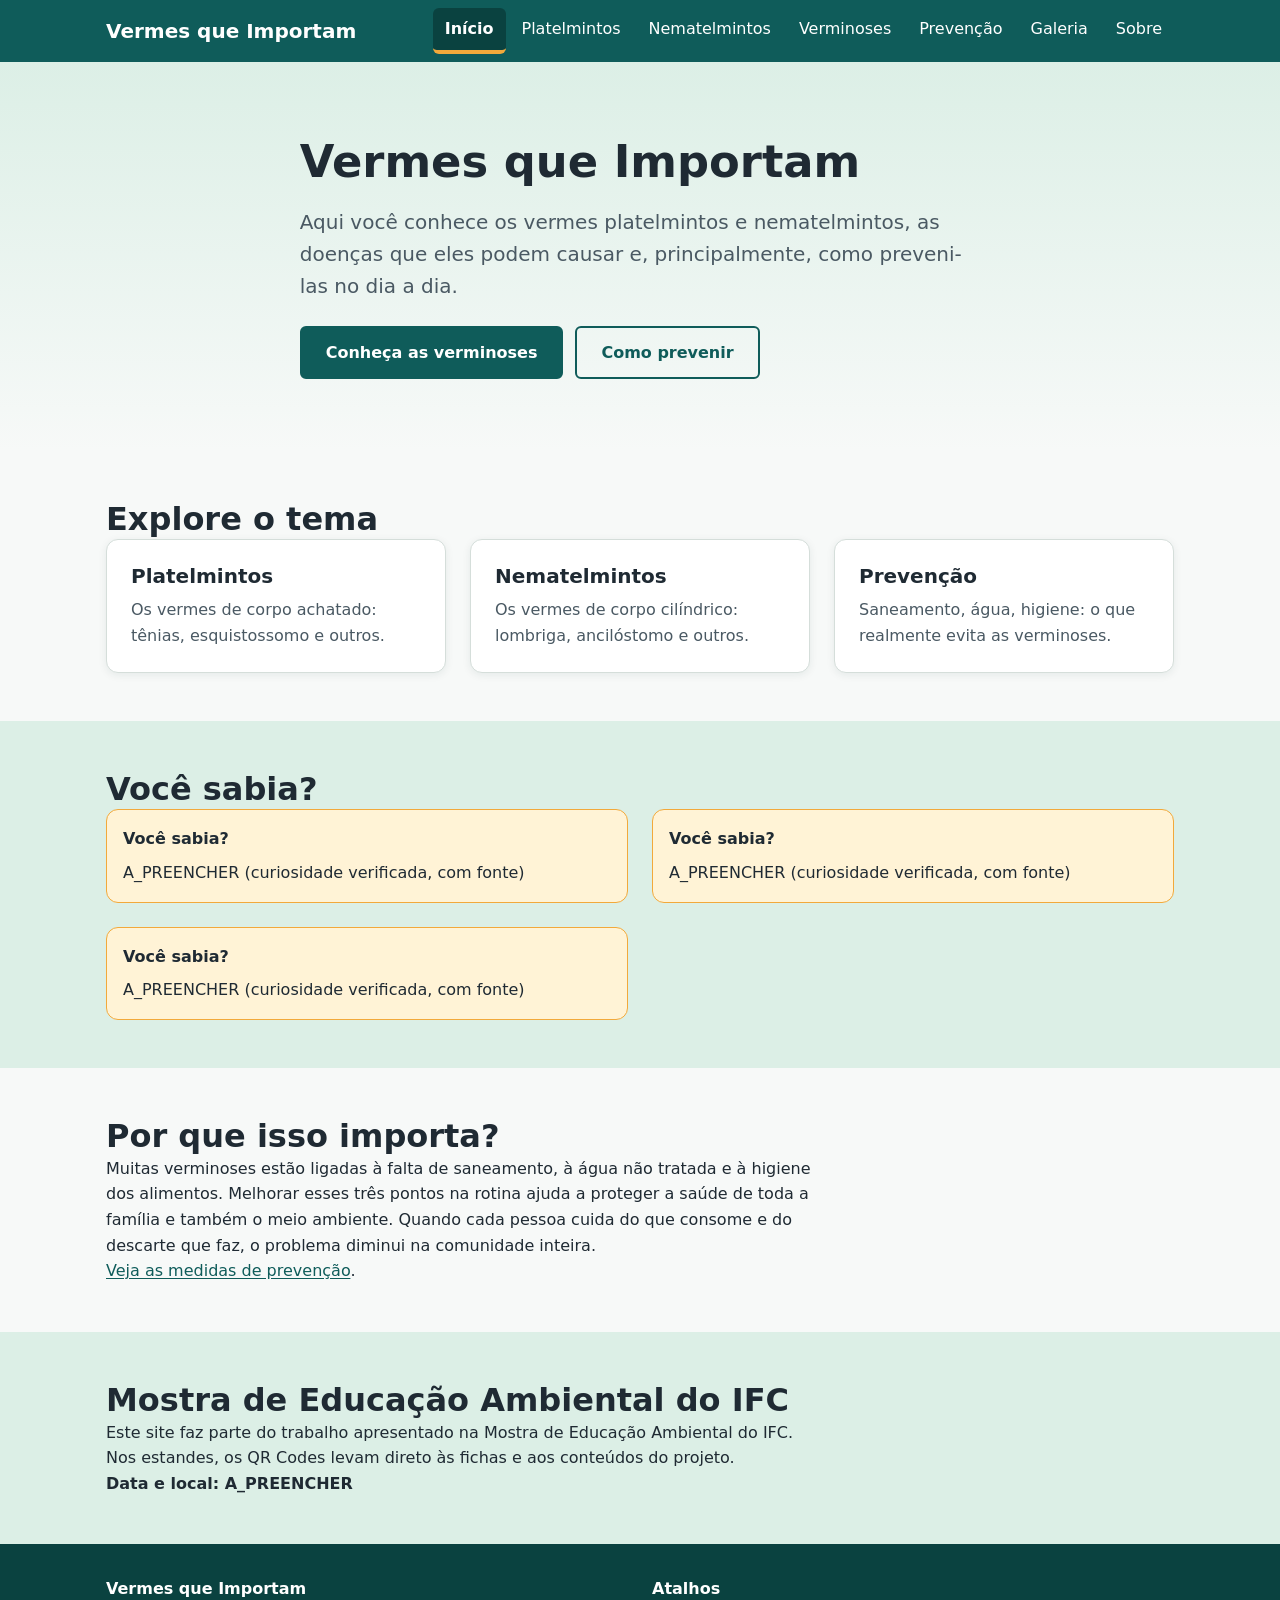
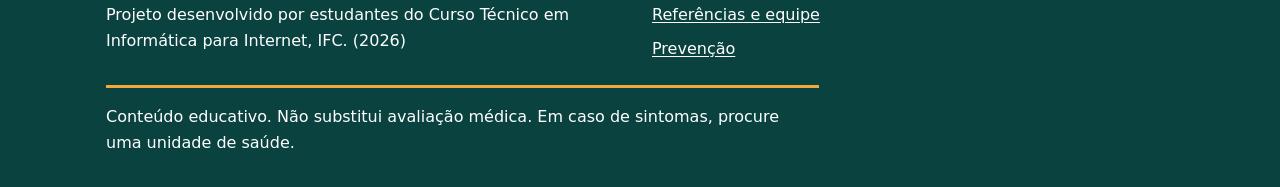
==== index.html @ 2b1fe821 "Commit Inicial" ====
<!DOCTYPE html>
<html lang="pt-BR">
<head>
  <meta charset="utf-8">
  <meta name="viewport" content="width=device-width, initial-scale=1">
  <title>Início | Vermes que Importam</title>
  <meta name="description" content="Site educativo sobre platelmintos, nematelmintos, as verminoses que causam e como preveni-las.">
  <meta name="theme-color" content="#0F5C5A">
  <!-- <link rel="icon" href="assets/img/logo/favicon.png"> A_PREENCHER quando houver logo -->
  <link rel="stylesheet" href="assets/css/tokens.css">
  <link rel="stylesheet" href="assets/css/base.css">
  <link rel="stylesheet" href="assets/css/layout.css">
  <link rel="stylesheet" href="assets/css/components.css">
</head>
<body>
  <a class="pular-conteudo" href="#conteudo">Pular para o conteúdo</a>

  <div id="cabecalho">
    <noscript>
      <nav aria-label="Principal">
        <ul>
          <li><a href="index.html">Início</a></li>
          <li><a href="platelmintos.html">Platelmintos</a></li>
          <li><a href="nematelmintos.html">Nematelmintos</a></li>
          <li><a href="verminoses.html">Verminoses</a></li>
          <li><a href="prevencao.html">Prevenção</a></li>
          <li><a href="galeria.html">Galeria</a></li>
          <li><a href="sobre.html">Sobre</a></li>
        </ul>
      </nav>
    </noscript>
  </div>

  <main id="conteudo" tabindex="-1">
    <section class="hero">
      <div class="container hero__conteudo">
        <h1 class="hero__titulo">Vermes que Importam</h1>
        <p class="hero__subtitulo">Aqui você conhece os vermes platelmintos e nematelmintos, as doenças que eles podem causar e, principalmente, como preveni-las no dia a dia.</p>
        <div class="hero__acoes">
          <a class="botao" href="verminoses.html">Conheça as verminoses</a>
          <a class="botao botao--secundario" href="prevencao.html">Como prevenir</a>
        </div>
      </div>
    </section>

    <section class="secao" aria-labelledby="titulo-explorar">
      <div class="container">
        <h2 id="titulo-explorar">Explore o tema</h2>
        <div class="grade grade--3">
          <a class="card" href="platelmintos.html">
            <h3 class="card__titulo">Platelmintos</h3>
            <p class="card__texto">Os vermes de corpo achatado: tênias, esquistossomo e outros.</p>
          </a>
          <a class="card" href="nematelmintos.html">
            <h3 class="card__titulo">Nematelmintos</h3>
            <p class="card__texto">Os vermes de corpo cilíndrico: lombriga, ancilóstomo e outros.</p>
          </a>
          <a class="card" href="prevencao.html">
            <h3 class="card__titulo">Prevenção</h3>
            <p class="card__texto">Saneamento, água, higiene: o que realmente evita as verminoses.</p>
          </a>
        </div>
      </div>
    </section>

    <section class="secao secao--apoio" aria-labelledby="titulo-sabia">
      <div class="container">
        <h2 id="titulo-sabia">Você sabia?</h2>
        <div class="grade">
          <!-- A_PREENCHER: curiosidade verificada + fonte (instituição, título, ano, URL) -->
          <div class="destaque-curiosidade">
            <strong class="destaque-curiosidade__titulo">Você sabia?</strong>
            <p>A_PREENCHER (curiosidade verificada, com fonte)</p>
          </div>
          <!-- A_PREENCHER: curiosidade verificada + fonte (instituição, título, ano, URL) -->
          <div class="destaque-curiosidade">
            <strong class="destaque-curiosidade__titulo">Você sabia?</strong>
            <p>A_PREENCHER (curiosidade verificada, com fonte)</p>
          </div>
          <!-- A_PREENCHER: curiosidade verificada + fonte (instituição, título, ano, URL) -->
          <div class="destaque-curiosidade">
            <strong class="destaque-curiosidade__titulo">Você sabia?</strong>
            <p>A_PREENCHER (curiosidade verificada, com fonte)</p>
          </div>
        </div>
      </div>
    </section>

    <section class="secao" aria-labelledby="titulo-importa">
      <div class="container">
        <h2 id="titulo-importa">Por que isso importa?</h2>
        <p>Muitas verminoses estão ligadas à falta de saneamento, à água não tratada e à higiene dos alimentos. Melhorar esses três pontos na rotina ajuda a proteger a saúde de toda a família e também o meio ambiente. Quando cada pessoa cuida do que consome e do descarte que faz, o problema diminui na comunidade inteira.</p>
        <p><a href="prevencao.html">Veja as medidas de prevenção</a>.</p>
      </div>
    </section>

    <section class="secao secao--apoio" aria-labelledby="titulo-mostra">
      <div class="container">
        <h2 id="titulo-mostra">Mostra de Educação Ambiental do IFC</h2>
        <p>Este site faz parte do trabalho apresentado na Mostra de Educação Ambiental do IFC. Nos estandes, os QR Codes levam direto às fichas e aos conteúdos do projeto.</p>
        <!-- A_PREENCHER: data e local da Mostra -->
        <p><strong>Data e local: A_PREENCHER</strong></p>
      </div>
    </section>

    <!-- Fase 2: chamada para o quiz -->
  </main>

  <div id="rodape"></div>

  <script src="assets/js/main.js" defer></script>
</body>
</html>
---- assets/css/tokens.css ----
/* Tokens do design: única fonte de cores, tipografia, espaçamentos e formas. */
:root {
  /* Cores */
  --cor-primaria: #0F5C5A;
  --cor-primaria-escura: #0A4240;
  --cor-apoio: #DCEFE6;
  --cor-destaque: #F2A93B;
  --cor-destaque-fundo: #FFF3D6;
  --cor-alerta: #9B2C2C;
  --cor-alerta-fundo: #FDECEC;
  --cor-texto: #1F2A33;
  --cor-texto-suave: #4A5963;
  --cor-fundo: #F7F9F8;
  --cor-superficie: #FFFFFF;
  --cor-borda: #D5DEDA;
  --cor-foco: #1A73E8;
  --cor-texto-claro: #FFFFFF;

  /* Tipografia */
  --fonte-texto: system-ui, -apple-system, "Segoe UI", Roboto, Arial, sans-serif;
  --fonte-titulo: "Trebuchet MS", system-ui, sans-serif;
  --tamanho-base: 1rem;
  --altura-linha: 1.6;
  --tamanho-h1: clamp(1.9rem, 5vw, 2.8rem);
  --tamanho-h2: clamp(1.5rem, 3.5vw, 2rem);
  --tamanho-h3: 1.25rem;

  /* Espaçamentos (escala) */
  --esp-1: 0.25rem;
  --esp-2: 0.5rem;
  --esp-3: 0.75rem;
  --esp-4: 1rem;
  --esp-5: 1.5rem;
  --esp-6: 2rem;
  --esp-7: 3rem;
  --esp-8: 4.5rem;

  /* Forma e sombra */
  --raio: 12px;
  --raio-pequeno: 6px;
  --raio-pilula: 999px;
  --sombra-card: 0 2px 8px rgba(15, 50, 48, 0.08);
  --sombra-card-hover: 0 6px 16px rgba(15, 50, 48, 0.14);
  --transicao-rapida: 0.15s ease;
  --largura-max: 1100px;
  --largura-texto: 70ch;
}
---- assets/css/base.css ----
/* Reset leve, tipografia base e utilitários de acessibilidade. */

*,
*::before,
*::after {
  box-sizing: border-box;
}

body,
h1,
h2,
h3,
h4,
h5,
h6,
p {
  margin: 0;
}

@media (prefers-reduced-motion: no-preference) {
  html {
    scroll-behavior: smooth;
  }
}

body {
  font-family: var(--fonte-texto);
  font-size: var(--tamanho-base);
  line-height: var(--altura-linha);
  color: var(--cor-texto);
  background-color: var(--cor-fundo);
}

h1,
h2,
h3,
h4,
h5,
h6 {
  font-family: var(--fonte-titulo);
  line-height: 1.25;
  color: var(--cor-texto);
}

h1 {
  font-size: var(--tamanho-h1);
}

h2 {
  font-size: var(--tamanho-h2);
}

h3 {
  font-size: var(--tamanho-h3);
}

p {
  max-width: var(--largura-texto);
}

a {
  color: var(--cor-primaria);
  text-decoration: underline;
  text-underline-offset: 0.15em;
}

a:hover {
  color: var(--cor-primaria-escura);
}

a:focus-visible,
button:focus-visible,
[tabindex]:focus-visible {
  outline: 3px solid var(--cor-foco);
  outline-offset: 2px;
}

img,
svg {
  max-width: 100%;
  height: auto;
  display: block;
}

ul,
ol {
  margin: 0;
  padding: 0;
}

.sr-only {
  position: absolute;
  width: 1px;
  height: 1px;
  padding: 0;
  margin: -1px;
  overflow: hidden;
  clip: rect(0 0 0 0);
  white-space: nowrap;
  border: 0;
}

.pular-conteudo {
  position: absolute;
  top: 0;
  left: 0;
  z-index: 100;
  padding: var(--esp-3) var(--esp-4);
  background-color: var(--cor-superficie);
  color: var(--cor-primaria);
  font-weight: bold;
  transform: translateY(-150%);
}

.pular-conteudo:focus {
  transform: translateY(0);
  outline: 3px solid var(--cor-foco);
  outline-offset: 2px;
}

main:focus {
  outline: none;
}

@media (prefers-reduced-motion: reduce) {
  *,
  *::before,
  *::after {
    animation-duration: 0.01ms !important;
    animation-iteration-count: 1 !important;
    transition-duration: 0.01ms !important;
    scroll-behavior: auto !important;
  }
}
---- assets/css/layout.css ----
/* Layout de página: container, seções, grades, cabeçalho, menu e rodapé. */

body {
  display: flex;
  flex-direction: column;
  min-height: 100vh;
}

main {
  flex: 1;
}

.container {
  width: 100%;
  max-width: var(--largura-max);
  margin-inline: auto;
  padding-inline: var(--esp-4);
}

.secao {
  padding-block: var(--esp-7);
}

.secao--apoio {
  background-color: var(--cor-apoio);
}

.grade {
  display: grid;
  grid-template-columns: 1fr;
  gap: var(--esp-5);
}

@media (min-width: 700px) {
  .grade {
    grid-template-columns: repeat(2, 1fr);
  }
}

@media (min-width: 1000px) {
  .grade--3 {
    grid-template-columns: repeat(3, 1fr);
  }
}

/* Cabeçalho */

.site-header {
  position: sticky;
  top: 0;
  z-index: 50;
  background-color: var(--cor-primaria);
  color: var(--cor-texto-claro);
}

.site-header__interno {
  display: flex;
  align-items: center;
  justify-content: space-between;
  flex-wrap: wrap;
  gap: var(--esp-2);
  padding-block: var(--esp-2);
}

.site-header__marca {
  color: var(--cor-texto-claro);
  font-family: var(--fonte-titulo);
  font-size: var(--tamanho-h3);
  font-weight: bold;
  text-decoration: none;
}

.site-header__marca:hover {
  color: var(--cor-destaque-fundo);
}

/* Menu mobile */

.menu-botao {
  display: inline-flex;
  align-items: center;
  justify-content: center;
  min-width: 44px;
  min-height: 44px;
  padding: var(--esp-2);
  font-size: var(--tamanho-h3);
  line-height: 1;
  color: var(--cor-texto-claro);
  background-color: transparent;
  border: 2px solid var(--cor-texto-claro);
  border-radius: var(--raio-pequeno);
  cursor: pointer;
}

.site-header nav {
  display: none;
  flex-basis: 100%;
}

.site-header.menu-aberto nav {
  display: block;
}

.menu {
  list-style: none;
  display: flex;
  flex-direction: column;
  gap: var(--esp-1);
  padding-block: var(--esp-2) var(--esp-3);
}

.menu a {
  display: flex;
  align-items: center;
  min-height: 44px;
  padding: var(--esp-2) var(--esp-3);
  color: var(--cor-texto-claro);
  text-decoration: none;
  border-left: 4px solid transparent;
  border-radius: var(--raio-pequeno);
}

.menu a:hover {
  background-color: var(--cor-primaria-escura);
  color: var(--cor-texto-claro);
}

.menu a[aria-current="page"] {
  background-color: var(--cor-primaria-escura);
  border-left-color: var(--cor-destaque);
  font-weight: bold;
}

/* Menu desktop */

@media (min-width: 900px) {
  .menu-botao {
    display: none;
  }

  .site-header nav {
    display: block;
    flex-basis: auto;
  }

  .menu {
    flex-direction: row;
    align-items: center;
    gap: var(--esp-1);
    padding-block: 0;
  }

  .menu a {
    border-left: none;
    border-bottom: 4px solid transparent;
    border-radius: var(--raio-pequeno);
  }

  .menu a[aria-current="page"] {
    border-left-color: transparent;
    border-bottom-color: var(--cor-destaque);
  }
}

/* Rodapé */

.site-footer {
  margin-top: auto;
  padding-block: var(--esp-6);
  background-color: var(--cor-primaria-escura);
  color: var(--cor-texto-claro);
}

.site-footer__grade {
  display: grid;
  grid-template-columns: 1fr;
  gap: var(--esp-5);
}

@media (min-width: 700px) {
  .site-footer__grade {
    grid-template-columns: 1fr 1fr;
  }
}

.site-footer a {
  color: var(--cor-texto-claro);
}

.site-footer__lista {
  list-style: none;
  display: flex;
  flex-direction: column;
  gap: var(--esp-2);
}

.site-footer__aviso {
  margin-top: var(--esp-5);
  padding-top: var(--esp-4);
  border-top: 3px solid var(--cor-destaque);
  max-width: var(--largura-texto);
}
---- assets/css/components.css ----
/* Componentes reutilizáveis. */

.botao {
  display: inline-flex;
  align-items: center;
  justify-content: center;
  min-height: 44px;
  padding: var(--esp-3) var(--esp-5);
  font-family: var(--fonte-texto);
  font-size: var(--tamanho-base);
  font-weight: bold;
  text-align: center;
  text-decoration: none;
  color: var(--cor-texto-claro);
  background-color: var(--cor-primaria);
  border: 2px solid var(--cor-primaria);
  border-radius: var(--raio-pequeno);
  cursor: pointer;
  transition: background-color var(--transicao-rapida);
}

.botao:hover {
  color: var(--cor-texto-claro);
  background-color: var(--cor-primaria-escura);
  border-color: var(--cor-primaria-escura);
}

.botao--secundario {
  color: var(--cor-primaria);
  background-color: transparent;
}

.botao--secundario:hover {
  color: var(--cor-texto-claro);
  background-color: var(--cor-primaria);
}

.card {
  display: block;
  padding: var(--esp-5);
  background-color: var(--cor-superficie);
  border: 1px solid var(--cor-borda);
  border-radius: var(--raio);
  box-shadow: var(--sombra-card);
  color: var(--cor-texto);
  text-decoration: none;
  transition: box-shadow var(--transicao-rapida), transform var(--transicao-rapida);
}

a.card:hover {
  color: var(--cor-texto);
  transform: translateY(-2px);
  box-shadow: var(--sombra-card-hover);
}

.card__titulo {
  margin-bottom: var(--esp-2);
}

.card__texto {
  color: var(--cor-texto-suave);
}

.etiqueta {
  display: inline-block;
  margin-bottom: var(--esp-3);
  padding: var(--esp-1) var(--esp-3);
  font-size: var(--tamanho-base);
  font-weight: bold;
  color: var(--cor-primaria-escura);
  background-color: var(--cor-apoio);
  border-radius: var(--raio-pilula);
}

.alerta-saude {
  padding: var(--esp-4);
  background-color: var(--cor-alerta-fundo);
  border-left: 4px solid var(--cor-alerta);
  border-radius: var(--raio-pequeno);
  color: var(--cor-texto);
}

.alerta-saude__icone {
  margin-right: var(--esp-2);
}

.destaque-curiosidade {
  padding: var(--esp-4);
  background-color: var(--cor-destaque-fundo);
  border: 1px solid var(--cor-destaque);
  border-radius: var(--raio);
}

.destaque-curiosidade__titulo {
  display: block;
  margin-bottom: var(--esp-2);
  color: var(--cor-texto);
}

.hero {
  padding-block: var(--esp-8);
  background: linear-gradient(180deg, var(--cor-apoio), var(--cor-fundo));
}

.hero__conteudo {
  max-width: var(--largura-texto);
}

.hero__titulo {
  margin-bottom: var(--esp-4);
}

.hero__subtitulo {
  margin-bottom: var(--esp-5);
  font-size: var(--tamanho-h3);
  color: var(--cor-texto-suave);
}

.hero__acoes {
  display: flex;
  flex-wrap: wrap;
  gap: var(--esp-3);
}

.em-construcao {
  max-width: var(--largura-texto);
  margin-inline: auto;
  padding-block: var(--esp-8);
  text-align: center;
}

.em-construcao p {
  margin-block: var(--esp-4);
  color: var(--cor-texto-suave);
}

/* Card como link inteiro */

.card--link {
  height: 100%;
}

a.card--link:hover,
a.card--link:focus-visible {
  border-color: var(--cor-primaria);
}

.card__acao {
  display: inline-block;
  margin-top: var(--esp-3);
  color: var(--cor-primaria);
  font-weight: bold;
}

.etiqueta--rascunho {
  color: var(--cor-texto);
  background-color: var(--cor-destaque-fundo);
  border: 1px solid var(--cor-destaque);
}

/* Filtro por grupo */

.filtro {
  display: flex;
  flex-wrap: wrap;
  gap: var(--esp-2);
  margin-block: var(--esp-5);
}

.filtro__botao {
  min-width: 44px;
  min-height: 44px;
  padding: var(--esp-2) var(--esp-4);
  font-family: var(--fonte-texto);
  font-size: var(--tamanho-base);
  font-weight: bold;
  color: var(--cor-texto);
  background-color: var(--cor-superficie);
  border: 2px solid var(--cor-borda);
  border-radius: var(--raio-pequeno);
  cursor: pointer;
  transition: border-color var(--transicao-rapida), background-color var(--transicao-rapida);
}

.filtro__botao:hover {
  border-color: var(--cor-primaria);
}

.filtro__botao[aria-pressed="true"] {
  color: var(--cor-texto-claro);
  background-color: var(--cor-primaria);
  border-color: var(--cor-primaria);
}

/* Ficha individual */

.ficha {
  display: flex;
  flex-direction: column;
  gap: var(--esp-6);
  max-width: var(--largura-texto);
}

.ficha__cabecalho .ficha__agentes {
  margin-top: var(--esp-2);
  font-size: var(--tamanho-h3);
}

.ficha__etiquetas {
  display: flex;
  flex-wrap: wrap;
  gap: var(--esp-2);
  margin-top: var(--esp-3);
}

.ficha__lista,
.lista-topicos {
  padding-left: var(--esp-5);
  display: flex;
  flex-direction: column;
  gap: var(--esp-2);
}

.quadro-rapido,
.glossario {
  display: grid;
  grid-template-columns: 1fr;
  gap: var(--esp-2) var(--esp-4);
  margin: 0;
}

@media (min-width: 700px) {
  .quadro-rapido,
  .glossario {
    grid-template-columns: max-content 1fr;
  }
}

.quadro-rapido dt,
.glossario dt {
  font-weight: bold;
}

.quadro-rapido dd,
.glossario dd {
  margin: 0;
}

/* Tabelas */

.tabela-wrapper {
  overflow-x: auto;
}

.tabela {
  width: 100%;
  border-collapse: collapse;
  background-color: var(--cor-superficie);
}

.tabela caption {
  text-align: left;
  margin-bottom: var(--esp-3);
  color: var(--cor-texto-suave);
}

.tabela th,
.tabela td {
  padding: var(--esp-3);
  text-align: left;
  vertical-align: top;
  border: 1px solid var(--cor-borda);
}

.tabela thead th {
  color: var(--cor-texto);
  background-color: var(--cor-apoio);
}

/* Esquemas do corpo (SVG inline) */

.esquema-corpo {
  display: block;
  width: 100%;
  max-width: var(--largura-texto);
  margin-block: var(--esp-4);
}

.esquema-corpo .forma {
  fill: var(--cor-apoio);
  stroke: var(--cor-primaria);
  stroke-width: 2;
}

.esquema-corpo .forma-interna {
  fill: var(--cor-superficie);
  stroke: var(--cor-primaria);
  stroke-width: 2;
}

.esquema-corpo .eixo {
  fill: none;
  stroke: var(--cor-destaque);
  stroke-width: 2;
  stroke-dasharray: 6 4;
}

.esquema-corpo .guia {
  fill: none;
  stroke: var(--cor-texto-suave);
  stroke-width: 1;
}

.esquema-corpo text {
  fill: var(--cor-texto);
  font-family: var(--fonte-texto);
  font-size: var(--tamanho-base);
}

.passos {
  padding-left: var(--esp-5);
  display: flex;
  flex-direction: column;
  gap: var(--esp-3);
}

.passos li::marker {
  color: var(--cor-primaria);
  font-weight: bold;
}

.espaco-esquema {
  display: flex;
  align-items: center;
  justify-content: center;
  aspect-ratio: 16 / 9;
  max-width: var(--largura-texto);
  padding: var(--esp-4);
  text-align: center;
  color: var(--cor-texto-suave);
  background-color: var(--cor-fundo);
  border: 2px dashed var(--cor-borda);
  border-radius: var(--raio);
}

.pendente {
  display: inline-block;
  padding: var(--esp-2) var(--esp-3);
  font-weight: bold;
  color: var(--cor-texto);
  background-color: var(--cor-destaque-fundo);
  border: 1px dashed var(--cor-destaque);
  border-radius: var(--raio-pequeno);
}

.aviso-rascunho {
  margin-top: var(--esp-4);
  padding: var(--esp-4);
  color: var(--cor-texto);
  background-color: var(--cor-destaque-fundo);
  border-left: 4px solid var(--cor-destaque);
  border-radius: var(--raio-pequeno);
}

.aviso-rascunho__icone {
  margin-right: var(--esp-2);
}

.ficha-nav {
  display: grid;
  grid-template-columns: 1fr;
  gap: var(--esp-4);
}

@media (min-width: 700px) {
  .ficha-nav {
    grid-template-columns: 1fr 1fr;
  }
}

.ficha-nav__link {
  display: flex;
  flex-direction: column;
  gap: var(--esp-1);
  min-height: 44px;
  padding: var(--esp-4);
  color: var(--cor-texto);
  text-decoration: none;
  background-color: var(--cor-superficie);
  border: 1px solid var(--cor-borda);
  border-radius: var(--raio);
  transition: border-color var(--transicao-rapida), box-shadow var(--transicao-rapida);
}

.ficha-nav__link:hover {
  color: var(--cor-texto);
  border-color: var(--cor-primaria);
  box-shadow: var(--sombra-card);
}

.ficha-nav__rotulo {
  color: var(--cor-primaria);
  font-weight: bold;
}

/* Estados de carregamento e erro */

.estado-mensagem {
  max-width: var(--largura-texto);
  margin-inline: auto;
  padding: var(--esp-5);
  text-align: center;
  color: var(--cor-texto-suave);
  background-color: var(--cor-superficie);
  border: 1px solid var(--cor-borda);
  border-radius: var(--raio);
}

.estado-mensagem--erro {
  color: var(--cor-texto);
  border-left: 4px solid var(--cor-alerta);
}

.estado-mensagem p {
  margin-inline: auto;
  margin-bottom: var(--esp-4);
}
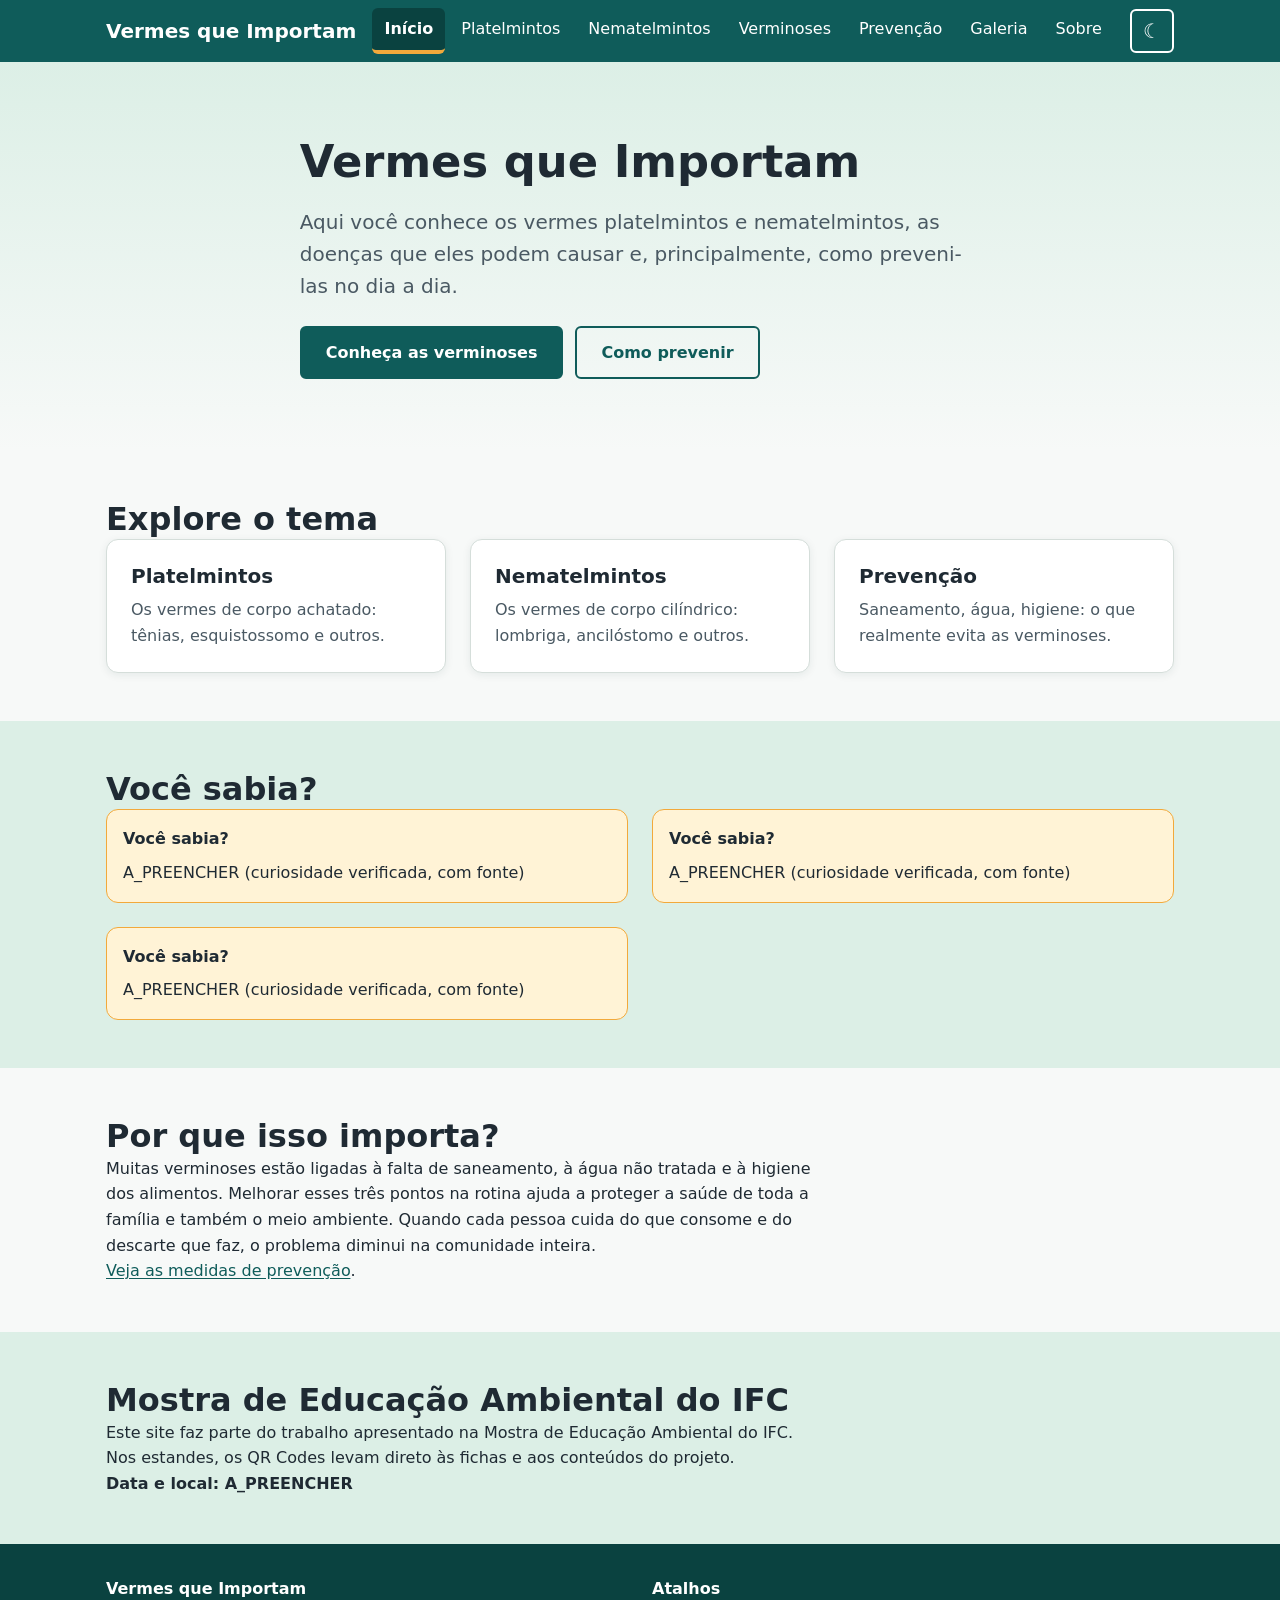
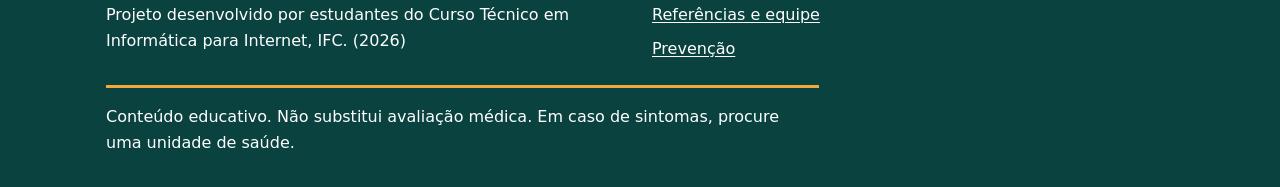
==== commit ea7ac72c: "Adiciona tema escuro com botão no cabeçalho - tokens.css: tema escuro (sistema + escolha manual), no" ====
--- a/index.html
+++ b/index.html
@@ -6,11 +6,13 @@
   <title>Início | Vermes que Importam</title>
   <meta name="description" content="Site educativo sobre platelmintos, nematelmintos, as verminoses que causam e como preveni-las.">
   <meta name="theme-color" content="#0F5C5A">
-  <!-- <link rel="icon" href="assets/img/logo/favicon.png"> A_PREENCHER quando houver logo -->
+  <link rel="icon" href="assets/img/logo/favicon.svg" type="image/svg+xml">
+  <!-- A_PREENCHER: trocar o ícone provisório pelo logo definitivo da equipe -->
   <link rel="stylesheet" href="assets/css/tokens.css">
   <link rel="stylesheet" href="assets/css/base.css">
   <link rel="stylesheet" href="assets/css/layout.css">
   <link rel="stylesheet" href="assets/css/components.css">
+  <script src="assets/js/tema.js"></script>
 </head>
 <body>
   <a class="pular-conteudo" href="#conteudo">Pular para o conteúdo</a>
--- a/assets/css/tokens.css
+++ b/assets/css/tokens.css
@@ -1,5 +1,7 @@
 /* Tokens do design: única fonte de cores, tipografia, espaçamentos e formas. */
 :root {
+  color-scheme: light;
+
   /* Cores */
   --cor-primaria: #0F5C5A;
   --cor-primaria-escura: #0A4240;
@@ -15,6 +17,11 @@
   --cor-borda: #D5DEDA;
   --cor-foco: #1A73E8;
   --cor-texto-claro: #FFFFFF;
+  --cor-fundo-modal: rgba(10, 30, 30, 0.75);
+  /* Cores de texto e destaque sobre fundos claros ou escuros (mudam no tema escuro). */
+  --cor-link: #0F5C5A;
+  --cor-link-hover: #0A4240;
+  --cor-marca-hover: #FFF3D6;
 
   /* Tipografia */
   --fonte-texto: system-ui, -apple-system, "Segoe UI", Roboto, Arial, sans-serif;
@@ -45,3 +52,79 @@
   --largura-max: 1100px;
   --largura-texto: 70ch;
 }
+
+/* Tema escuro: segue o sistema, a menos que a pessoa tenha escolhido o claro no botão do cabeçalho. */
+@media (prefers-color-scheme: dark) {
+  :root:not([data-tema="claro"]) {
+    color-scheme: dark;
+    --cor-primaria: #1C7C78;
+    --cor-primaria-escura: #0C4A47;
+    --cor-apoio: #1A302E;
+    --cor-destaque: #F2A93B;
+    --cor-destaque-fundo: #3B2F12;
+    --cor-alerta: #F2A0A0;
+    --cor-alerta-fundo: #3C1E1E;
+    --cor-texto: #E8F0EE;
+    --cor-texto-suave: #A7B6B3;
+    --cor-fundo: #0E1616;
+    --cor-superficie: #162222;
+    --cor-borda: #334745;
+    --cor-foco: #8AB4F8;
+    --cor-texto-claro: #FFFFFF;
+    --cor-fundo-modal: rgba(0, 0, 0, 0.8);
+    --cor-link: #7FD6CF;
+    --cor-link-hover: #B2EAE5;
+    --cor-marca-hover: #FFF3D6;
+    --sombra-card: 0 2px 8px rgba(0, 0, 0, 0.4);
+    --sombra-card-hover: 0 6px 16px rgba(0, 0, 0, 0.55);
+  }
+}
+
+/* Escolha manual pelo botão do cabeçalho (guardada no navegador). */
+:root[data-tema="escuro"] {
+  color-scheme: dark;
+  --cor-primaria: #1C7C78;
+  --cor-primaria-escura: #0C4A47;
+  --cor-apoio: #1A302E;
+  --cor-destaque: #F2A93B;
+  --cor-destaque-fundo: #3B2F12;
+  --cor-alerta: #F2A0A0;
+  --cor-alerta-fundo: #3C1E1E;
+  --cor-texto: #E8F0EE;
+  --cor-texto-suave: #A7B6B3;
+  --cor-fundo: #0E1616;
+  --cor-superficie: #162222;
+  --cor-borda: #334745;
+  --cor-foco: #8AB4F8;
+  --cor-texto-claro: #FFFFFF;
+  --cor-fundo-modal: rgba(0, 0, 0, 0.8);
+  --cor-link: #7FD6CF;
+  --cor-link-hover: #B2EAE5;
+  --cor-marca-hover: #FFF3D6;
+  --sombra-card: 0 2px 8px rgba(0, 0, 0, 0.4);
+  --sombra-card-hover: 0 6px 16px rgba(0, 0, 0, 0.55);
+}
+
+/* Impressão sempre em cores claras, mesmo com o tema escuro ativo (papel branco, tinta escura). */
+@media print {
+  :root,
+  :root[data-tema="escuro"],
+  :root:not([data-tema="claro"]) {
+    color-scheme: light;
+    --cor-primaria: #0F5C5A;
+    --cor-primaria-escura: #0A4240;
+    --cor-apoio: #DCEFE6;
+    --cor-destaque-fundo: #FFF3D6;
+    --cor-alerta: #9B2C2C;
+    --cor-alerta-fundo: #FDECEC;
+    --cor-texto: #1F2A33;
+    --cor-texto-suave: #4A5963;
+    --cor-fundo: #F7F9F8;
+    --cor-superficie: #FFFFFF;
+    --cor-borda: #D5DEDA;
+    --cor-link: #0F5C5A;
+    --cor-link-hover: #0A4240;
+    --sombra-card: none;
+    --sombra-card-hover: none;
+  }
+}
--- a/assets/css/base.css
+++ b/assets/css/base.css
@@ -59,13 +59,13 @@
 }
 
 a {
-  color: var(--cor-primaria);
+  color: var(--cor-link);
   text-decoration: underline;
   text-underline-offset: 0.15em;
 }
 
 a:hover {
-  color: var(--cor-primaria-escura);
+  color: var(--cor-link-hover);
 }
 
 a:focus-visible,
@@ -107,7 +107,7 @@
   z-index: 100;
   padding: var(--esp-3) var(--esp-4);
   background-color: var(--cor-superficie);
-  color: var(--cor-primaria);
+  color: var(--cor-link);
   font-weight: bold;
   transform: translateY(-150%);
 }
--- a/assets/css/layout.css
+++ b/assets/css/layout.css
@@ -71,12 +71,18 @@
 }
 
 .site-header__marca:hover {
-  color: var(--cor-destaque-fundo);
-}
-
-/* Menu mobile */
-
-.menu-botao {
+  color: var(--cor-marca-hover);
+}
+
+/* Ações do cabeçalho: botão de tema e botão do menu */
+
+.site-header__acoes {
+  display: flex;
+  align-items: center;
+  gap: var(--esp-2);
+}
+
+.tema-botao {
   display: inline-flex;
   align-items: center;
   justify-content: center;
@@ -92,6 +98,28 @@
   cursor: pointer;
 }
 
+.tema-botao[aria-pressed="true"] {
+  background-color: var(--cor-primaria-escura);
+}
+
+/* Menu mobile */
+
+.menu-botao {
+  display: inline-flex;
+  align-items: center;
+  justify-content: center;
+  min-width: 44px;
+  min-height: 44px;
+  padding: var(--esp-2);
+  font-size: var(--tamanho-h3);
+  line-height: 1;
+  color: var(--cor-texto-claro);
+  background-color: transparent;
+  border: 2px solid var(--cor-texto-claro);
+  border-radius: var(--raio-pequeno);
+  cursor: pointer;
+}
+
 .site-header nav {
   display: none;
   flex-basis: 100%;
@@ -136,6 +164,10 @@
 @media (min-width: 900px) {
   .menu-botao {
     display: none;
+  }
+
+  .site-header__acoes {
+    order: 3;
   }
 
   .site-header nav {
@@ -200,3 +232,11 @@
   border-top: 3px solid var(--cor-destaque);
   max-width: var(--largura-texto);
 }
+
+/* Foco visível sobre fundos escuros: o azul padrão tem pouco contraste com o verde. */
+
+.site-header a:focus-visible,
+.site-header button:focus-visible,
+.site-footer a:focus-visible {
+  outline-color: var(--cor-texto-claro);
+}
--- a/assets/css/components.css
+++ b/assets/css/components.css
@@ -26,7 +26,7 @@
 }
 
 .botao--secundario {
-  color: var(--cor-primaria);
+  color: var(--cor-link);
   background-color: transparent;
 }
 
@@ -67,7 +67,7 @@
   padding: var(--esp-1) var(--esp-3);
   font-size: var(--tamanho-base);
   font-weight: bold;
-  color: var(--cor-primaria-escura);
+  color: var(--cor-link-hover);
   background-color: var(--cor-apoio);
   border-radius: var(--raio-pilula);
 }
@@ -148,7 +148,7 @@
 .card__acao {
   display: inline-block;
   margin-top: var(--esp-3);
-  color: var(--cor-primaria);
+  color: var(--cor-link);
   font-weight: bold;
 }
 
@@ -325,7 +325,7 @@
 }
 
 .passos li::marker {
-  color: var(--cor-primaria);
+  color: var(--cor-link);
   font-weight: bold;
 }
 
@@ -399,7 +399,7 @@
 }
 
 .ficha-nav__rotulo {
-  color: var(--cor-primaria);
+  color: var(--cor-link);
   font-weight: bold;
 }
 
@@ -425,3 +425,224 @@
   margin-inline: auto;
   margin-bottom: var(--esp-4);
 }
+
+/* Galeria de imagens */
+
+.galeria__item {
+  display: flex;
+  flex-direction: column;
+  margin: 0;
+  overflow: hidden;
+  background-color: var(--cor-superficie);
+  border: 1px solid var(--cor-borda);
+  border-radius: var(--raio);
+  box-shadow: var(--sombra-card);
+}
+
+.galeria__abrir {
+  display: block;
+  width: 100%;
+  min-height: 44px;
+  padding: 0;
+  background: none;
+  border: 0;
+  cursor: zoom-in;
+}
+
+.galeria__imagem {
+  width: 100%;
+  aspect-ratio: 4 / 3;
+  object-fit: cover;
+  background-color: var(--cor-apoio);
+}
+
+.galeria__legenda {
+  display: flex;
+  flex-direction: column;
+  gap: var(--esp-2);
+  padding: var(--esp-4);
+}
+
+.galeria__texto {
+  font-weight: bold;
+}
+
+.galeria__credito {
+  color: var(--cor-texto-suave);
+}
+
+/* Visualização ampliada (lightbox) */
+
+.lightbox {
+  width: min(92vw, 900px);
+  max-height: 92vh;
+  padding: 0;
+  color: var(--cor-texto);
+  background-color: var(--cor-superficie);
+  border: 1px solid var(--cor-borda);
+  border-radius: var(--raio);
+}
+
+.lightbox::backdrop {
+  background-color: var(--cor-fundo-modal);
+}
+
+.lightbox__corpo {
+  display: flex;
+  flex-direction: column;
+  align-items: flex-start;
+  gap: var(--esp-3);
+  padding: var(--esp-4);
+}
+
+.lightbox__imagem {
+  width: 100%;
+  max-height: 65vh;
+  object-fit: contain;
+  background-color: var(--cor-fundo);
+}
+
+.lightbox__legenda {
+  font-weight: bold;
+}
+
+.lightbox__credito {
+  color: var(--cor-texto-suave);
+}
+
+/* Campo de formulário */
+
+.campo {
+  display: flex;
+  flex-direction: column;
+  gap: var(--esp-2);
+  max-width: var(--largura-texto);
+}
+
+.campo__rotulo {
+  font-weight: bold;
+}
+
+.campo__entrada {
+  width: 100%;
+  min-height: 44px;
+  padding: var(--esp-3);
+  font-family: var(--fonte-texto);
+  font-size: var(--tamanho-base);
+  color: var(--cor-texto);
+  background-color: var(--cor-superficie);
+  border: 2px solid var(--cor-borda);
+  border-radius: var(--raio-pequeno);
+}
+
+.campo__entrada:focus-visible {
+  outline: 3px solid var(--cor-foco);
+  outline-offset: 2px;
+}
+
+.campo__ajuda {
+  color: var(--cor-texto-suave);
+}
+
+/* Busca na lista de verminoses: afasta o campo dos botões de filtro e da lista. */
+
+.filtro + .campo {
+  margin-block: var(--esp-4) var(--esp-5);
+}
+
+/* QR Codes (página de apoio da Mostra) */
+
+.qr-config {
+  display: flex;
+  flex-direction: column;
+  gap: var(--esp-4);
+  margin-block: var(--esp-5);
+}
+
+.qr-acoes {
+  display: flex;
+  flex-wrap: wrap;
+  gap: var(--esp-3);
+}
+
+.qr-lista {
+  display: grid;
+  grid-template-columns: 1fr;
+  gap: var(--esp-5);
+}
+
+@media (min-width: 700px) {
+  .qr-lista {
+    grid-template-columns: repeat(2, 1fr);
+  }
+}
+
+@media (min-width: 1000px) {
+  .qr-lista {
+    grid-template-columns: repeat(3, 1fr);
+  }
+}
+
+.qr-card {
+  display: flex;
+  flex-direction: column;
+  align-items: center;
+  gap: var(--esp-3);
+  padding: var(--esp-5);
+  text-align: center;
+  background-color: var(--cor-superficie);
+  border: 1px solid var(--cor-borda);
+  border-radius: var(--raio);
+  box-shadow: var(--sombra-card);
+}
+
+.qr-card__canvas {
+  width: 100%;
+  max-width: 240px;
+  height: auto;
+  image-rendering: pixelated;
+}
+
+.qr-card__url {
+  max-width: 100%;
+  font-size: 0.875rem;
+  color: var(--cor-texto-suave);
+  overflow-wrap: anywhere;
+}
+
+/* Impressão: só os cartões, um QR por cartão com o nome embaixo. Fica no fim do arquivo
+   para vencer, em ordem, as regras de tela de mesma especificidade. */
+
+@media print {
+  .pular-conteudo,
+  .site-header,
+  .site-footer,
+  .nao-imprimir {
+    display: none;
+  }
+
+  .secao {
+    padding-block: 0;
+  }
+
+  .qr-lista {
+    grid-template-columns: repeat(2, 1fr);
+    gap: 1cm;
+  }
+
+  .qr-card {
+    break-inside: avoid;
+    page-break-inside: avoid;
+    box-shadow: none;
+    border: 1px solid var(--cor-texto);
+  }
+
+  .qr-card__canvas {
+    width: 6cm;
+    max-width: none;
+  }
+
+  .qr-card__nome {
+    font-size: 1.25rem;
+  }
+}
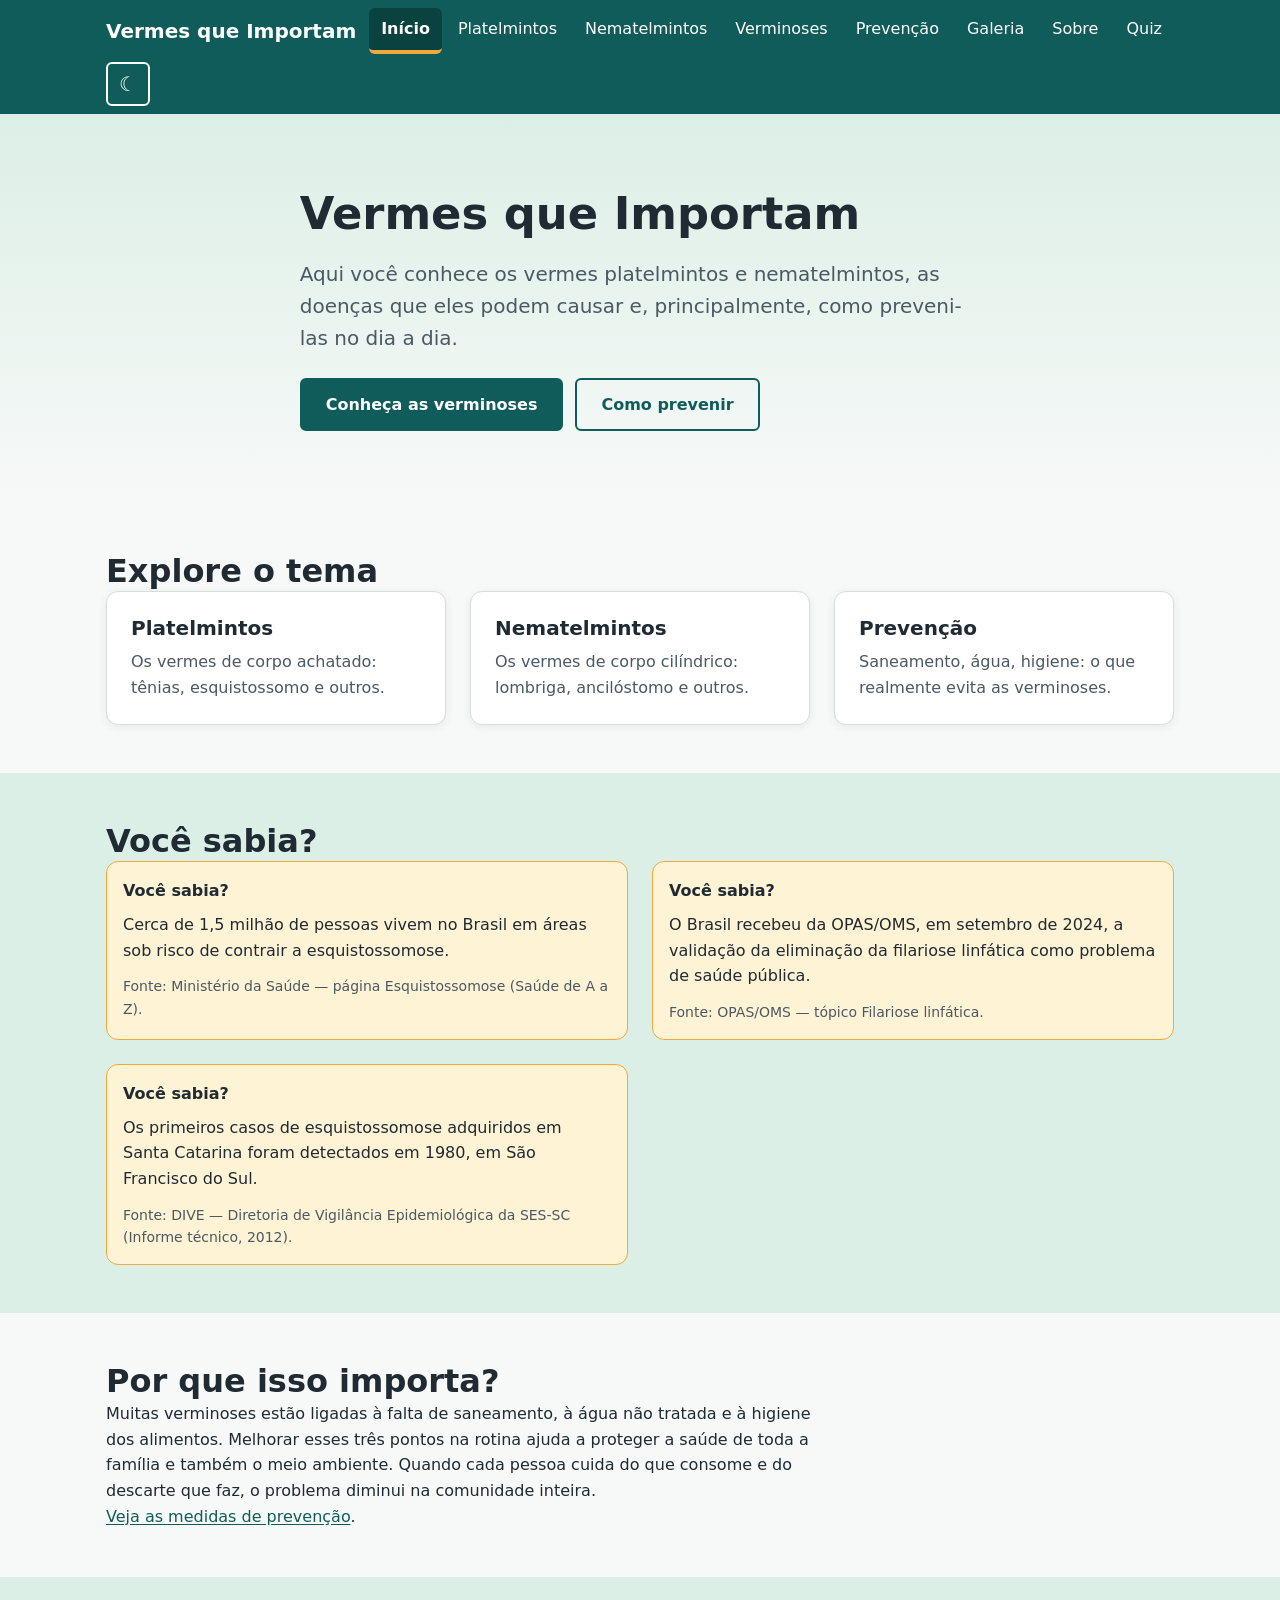
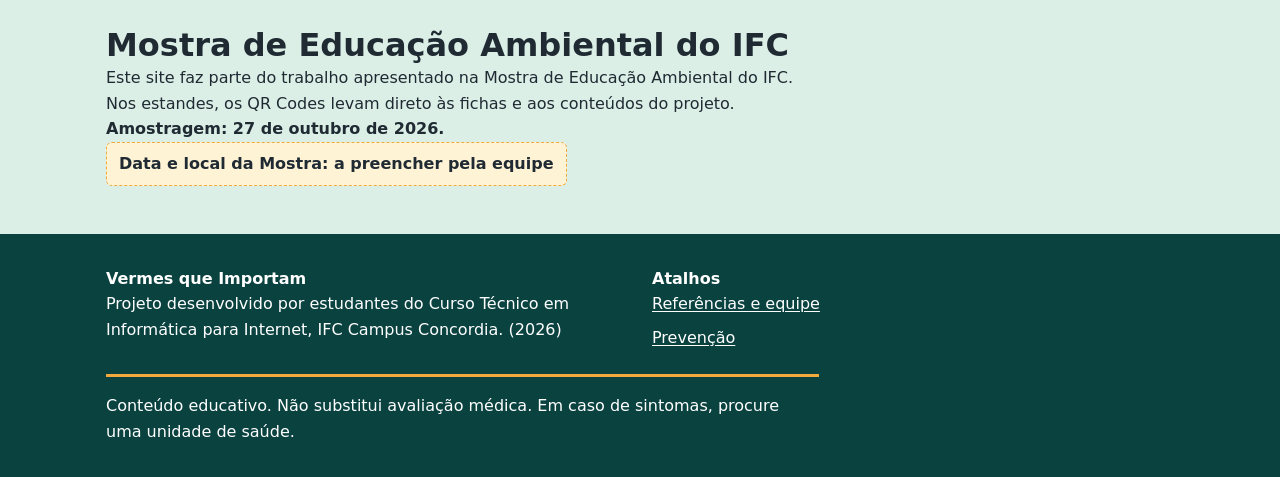
==== commit ce71bcda: "Beta" ====
--- a/index.html
+++ b/index.html
@@ -28,6 +28,7 @@
           <li><a href="prevencao.html">Prevenção</a></li>
           <li><a href="galeria.html">Galeria</a></li>
           <li><a href="sobre.html">Sobre</a></li>
+          <li><a href="quiz.html">Quiz</a></li>
         </ul>
       </nav>
     </noscript>
@@ -68,21 +69,22 @@
     <section class="secao secao--apoio" aria-labelledby="titulo-sabia">
       <div class="container">
         <h2 id="titulo-sabia">Você sabia?</h2>
+        <!-- Fontes verificadas: Ministério da Saúde, OPAS/OMS e DIVE/SES-SC. -->
         <div class="grade">
-          <!-- A_PREENCHER: curiosidade verificada + fonte (instituição, título, ano, URL) -->
           <div class="destaque-curiosidade">
             <strong class="destaque-curiosidade__titulo">Você sabia?</strong>
-            <p>A_PREENCHER (curiosidade verificada, com fonte)</p>
+            <p>Cerca de 1,5 milhão de pessoas vivem no Brasil em áreas sob risco de contrair a esquistossomose.</p>
+            <p class="fonte-nota">Fonte: Ministério da Saúde — página Esquistossomose (Saúde de A a Z).</p>
           </div>
-          <!-- A_PREENCHER: curiosidade verificada + fonte (instituição, título, ano, URL) -->
           <div class="destaque-curiosidade">
             <strong class="destaque-curiosidade__titulo">Você sabia?</strong>
-            <p>A_PREENCHER (curiosidade verificada, com fonte)</p>
+            <p>O Brasil recebeu da OPAS/OMS, em setembro de 2024, a validação da eliminação da filariose linfática como problema de saúde pública.</p>
+            <p class="fonte-nota">Fonte: OPAS/OMS — tópico Filariose linfática.</p>
           </div>
-          <!-- A_PREENCHER: curiosidade verificada + fonte (instituição, título, ano, URL) -->
           <div class="destaque-curiosidade">
             <strong class="destaque-curiosidade__titulo">Você sabia?</strong>
-            <p>A_PREENCHER (curiosidade verificada, com fonte)</p>
+            <p>Os primeiros casos de esquistossomose adquiridos em Santa Catarina foram detectados em 1980, em São Francisco do Sul.</p>
+            <p class="fonte-nota">Fonte: DIVE — Diretoria de Vigilância Epidemiológica da SES-SC (Informe técnico, 2012).</p>
           </div>
         </div>
       </div>
@@ -100,8 +102,9 @@
       <div class="container">
         <h2 id="titulo-mostra">Mostra de Educação Ambiental do IFC</h2>
         <p>Este site faz parte do trabalho apresentado na Mostra de Educação Ambiental do IFC. Nos estandes, os QR Codes levam direto às fichas e aos conteúdos do projeto.</p>
+        <p><strong>Amostragem: 27 de outubro de 2026.</strong></p>
         <!-- A_PREENCHER: data e local da Mostra -->
-        <p><strong>Data e local: A_PREENCHER</strong></p>
+        <p><span class="pendente">Data e local da Mostra: a preencher pela equipe</span></p>
       </div>
     </section>
 
--- a/assets/css/components.css
+++ b/assets/css/components.css
@@ -97,6 +97,12 @@
   color: var(--cor-texto);
 }
 
+.fonte-nota {
+  margin-top: var(--esp-3);
+  font-size: 0.875rem;
+  color: var(--cor-texto-suave);
+}
+
 .hero {
   padding-block: var(--esp-8);
   background: linear-gradient(180deg, var(--cor-apoio), var(--cor-fundo));
@@ -550,6 +556,108 @@
   margin-block: var(--esp-4) var(--esp-5);
 }
 
+/* Quiz */
+
+.quiz__cartao {
+  display: flex;
+  flex-direction: column;
+  gap: var(--esp-4);
+  max-width: var(--largura-texto);
+  padding: var(--esp-5);
+  background-color: var(--cor-superficie);
+  border: 1px solid var(--cor-borda);
+  border-radius: var(--raio);
+  box-shadow: var(--sombra-card);
+}
+
+.quiz__progresso {
+  color: var(--cor-texto-suave);
+  font-weight: bold;
+}
+
+.quiz__grupo {
+  display: flex;
+  flex-direction: column;
+  gap: var(--esp-3);
+  min-width: 0;
+  margin: 0;
+  padding: 0;
+  border: 0;
+}
+
+.quiz__pergunta {
+  margin-bottom: var(--esp-3);
+  padding: 0;
+  font-family: var(--fonte-titulo);
+  font-size: var(--tamanho-h3);
+  font-weight: bold;
+}
+
+.quiz__opcao {
+  display: flex;
+  align-items: flex-start;
+  gap: var(--esp-3);
+  min-height: 44px;
+  padding: var(--esp-3);
+  background-color: var(--cor-fundo);
+  border: 2px solid var(--cor-borda);
+  border-radius: var(--raio-pequeno);
+  cursor: pointer;
+}
+
+.quiz__opcao input {
+  flex-shrink: 0;
+  width: 1.25rem;
+  height: 1.25rem;
+  margin-top: 0.15rem;
+  accent-color: var(--cor-primaria);
+}
+
+.quiz__opcao:focus-within {
+  outline: 3px solid var(--cor-foco);
+  outline-offset: 2px;
+}
+
+.quiz__opcao--certa {
+  border-color: var(--cor-primaria);
+  background-color: var(--cor-apoio);
+}
+
+.quiz__opcao--errada {
+  border-color: var(--cor-alerta);
+  background-color: var(--cor-alerta-fundo);
+}
+
+.quiz__feedback:empty {
+  display: none;
+}
+
+.quiz__feedback {
+  padding: var(--esp-3) var(--esp-4);
+  background-color: var(--cor-superficie);
+  border: 1px solid var(--cor-borda);
+  border-left: 4px solid var(--cor-borda);
+  border-radius: var(--raio-pequeno);
+}
+
+.quiz__feedback--certo {
+  border-left-color: var(--cor-primaria);
+}
+
+.quiz__feedback--errado {
+  border-left-color: var(--cor-alerta);
+}
+
+.quiz__feedback--aviso {
+  background-color: var(--cor-destaque-fundo);
+  border-left-color: var(--cor-destaque);
+}
+
+.quiz__placar {
+  font-size: var(--tamanho-h3);
+  font-weight: bold;
+}
+
 /* QR Codes (página de apoio da Mostra) */
 
 .qr-config {
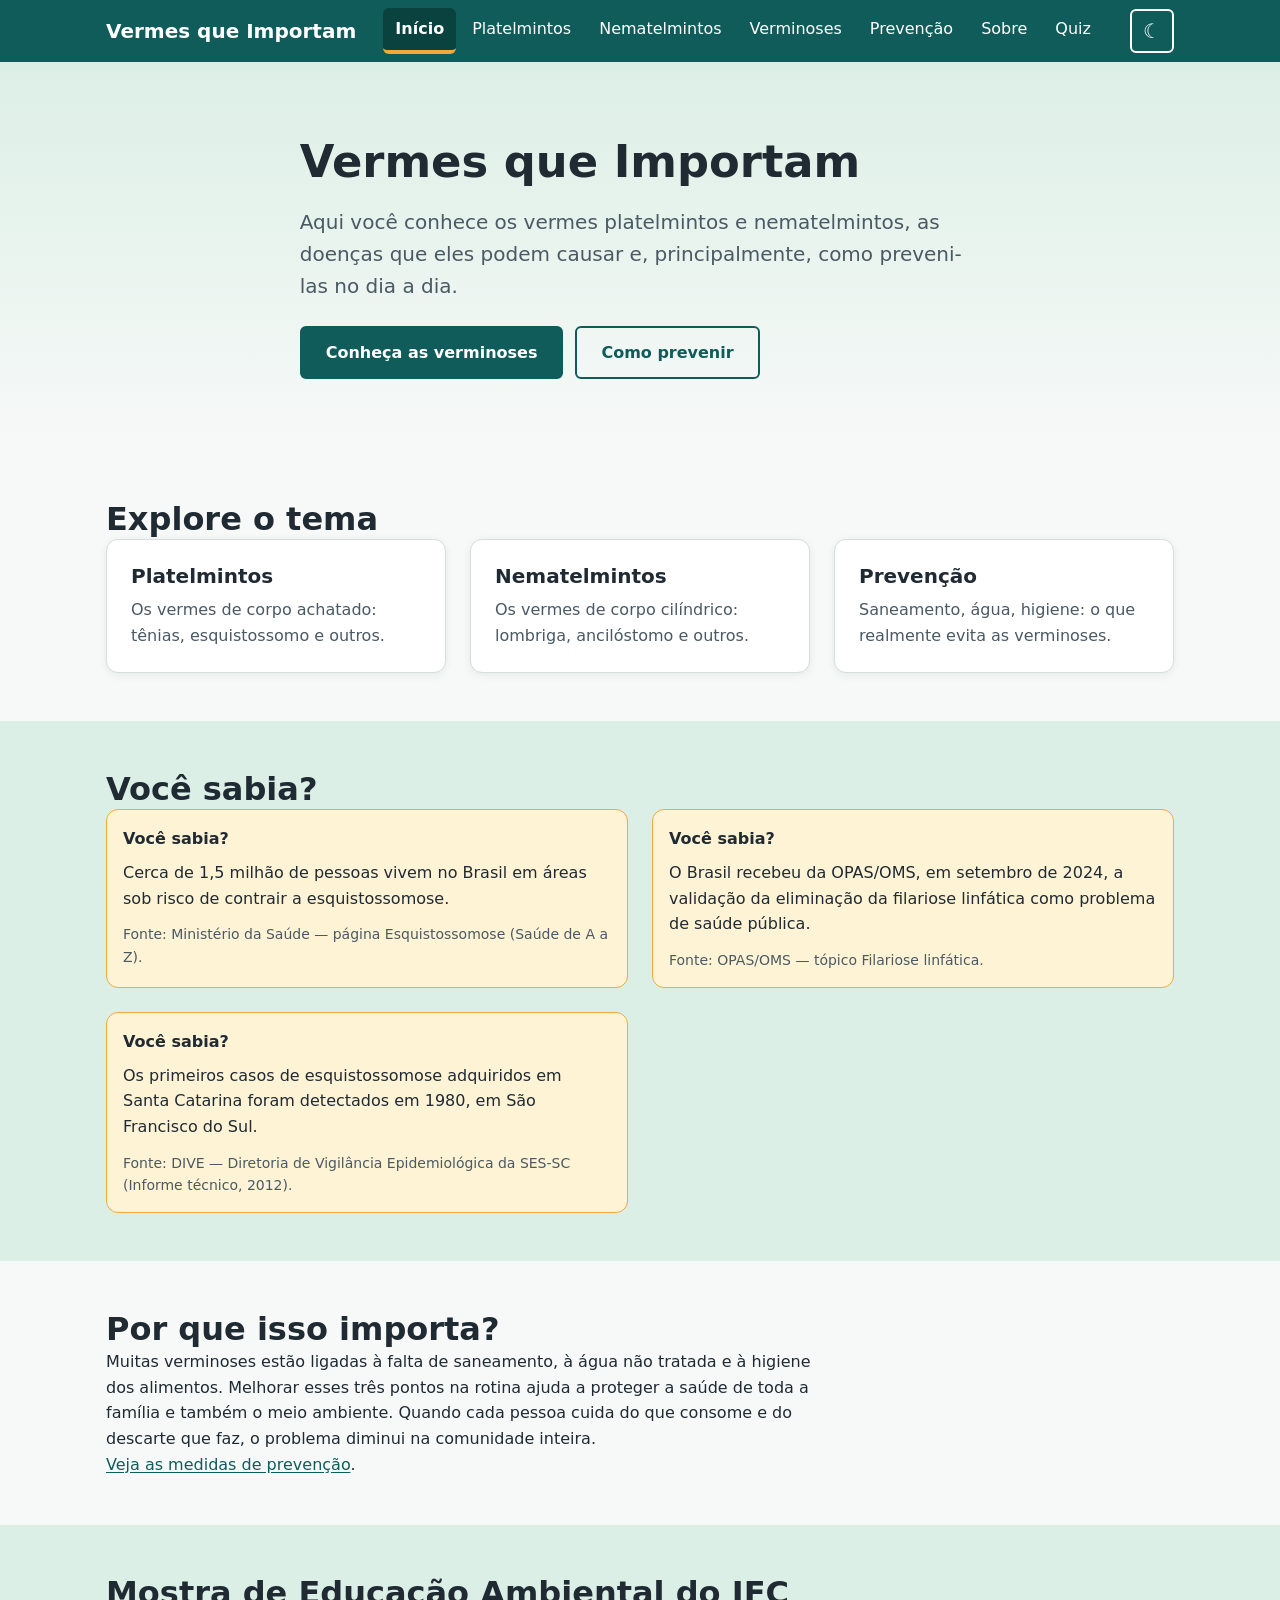
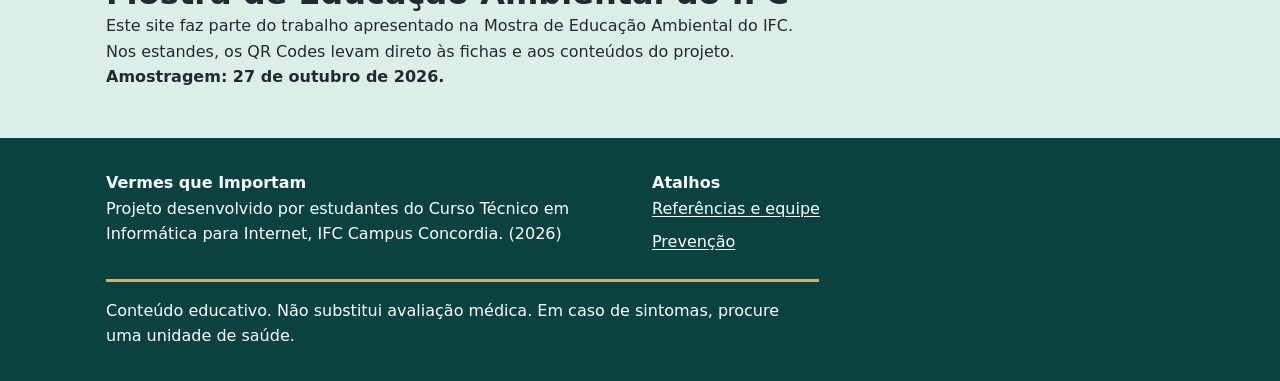
==== commit 8fbd99f0: "Remove aba Galeria e avisos de revisão/pendência" ====
--- a/index.html
+++ b/index.html
@@ -26,7 +26,6 @@
           <li><a href="nematelmintos.html">Nematelmintos</a></li>
           <li><a href="verminoses.html">Verminoses</a></li>
           <li><a href="prevencao.html">Prevenção</a></li>
-          <li><a href="galeria.html">Galeria</a></li>
           <li><a href="sobre.html">Sobre</a></li>
           <li><a href="quiz.html">Quiz</a></li>
         </ul>
@@ -103,8 +102,6 @@
         <h2 id="titulo-mostra">Mostra de Educação Ambiental do IFC</h2>
         <p>Este site faz parte do trabalho apresentado na Mostra de Educação Ambiental do IFC. Nos estandes, os QR Codes levam direto às fichas e aos conteúdos do projeto.</p>
         <p><strong>Amostragem: 27 de outubro de 2026.</strong></p>
-        <!-- A_PREENCHER: data e local da Mostra -->
-        <p><span class="pendente">Data e local da Mostra: a preencher pela equipe</span></p>
       </div>
     </section>
 
--- a/assets/css/components.css
+++ b/assets/css/components.css
@@ -432,90 +432,6 @@
   margin-bottom: var(--esp-4);
 }
 
-/* Galeria de imagens */
-
-.galeria__item {
-  display: flex;
-  flex-direction: column;
-  margin: 0;
-  overflow: hidden;
-  background-color: var(--cor-superficie);
-  border: 1px solid var(--cor-borda);
-  border-radius: var(--raio);
-  box-shadow: var(--sombra-card);
-}
-
-.galeria__abrir {
-  display: block;
-  width: 100%;
-  min-height: 44px;
-  padding: 0;
-  background: none;
-  border: 0;
-  cursor: zoom-in;
-}
-
-.galeria__imagem {
-  width: 100%;
-  aspect-ratio: 4 / 3;
-  object-fit: cover;
-  background-color: var(--cor-apoio);
-}
-
-.galeria__legenda {
-  display: flex;
-  flex-direction: column;
-  gap: var(--esp-2);
-  padding: var(--esp-4);
-}
-
-.galeria__texto {
-  font-weight: bold;
-}
-
-.galeria__credito {
-  color: var(--cor-texto-suave);
-}
-
-/* Visualização ampliada (lightbox) */
-
-.lightbox {
-  width: min(92vw, 900px);
-  max-height: 92vh;
-  padding: 0;
-  color: var(--cor-texto);
-  background-color: var(--cor-superficie);
-  border: 1px solid var(--cor-borda);
-  border-radius: var(--raio);
-}
-
-.lightbox::backdrop {
-  background-color: var(--cor-fundo-modal);
-}
-
-.lightbox__corpo {
-  display: flex;
-  flex-direction: column;
-  align-items: flex-start;
-  gap: var(--esp-3);
-  padding: var(--esp-4);
-}
-
-.lightbox__imagem {
-  width: 100%;
-  max-height: 65vh;
-  object-fit: contain;
-  background-color: var(--cor-fundo);
-}
-
-.lightbox__legenda {
-  font-weight: bold;
-}
-
-.lightbox__credito {
-  color: var(--cor-texto-suave);
-}
-
 /* Campo de formulário */
 
 .campo {
